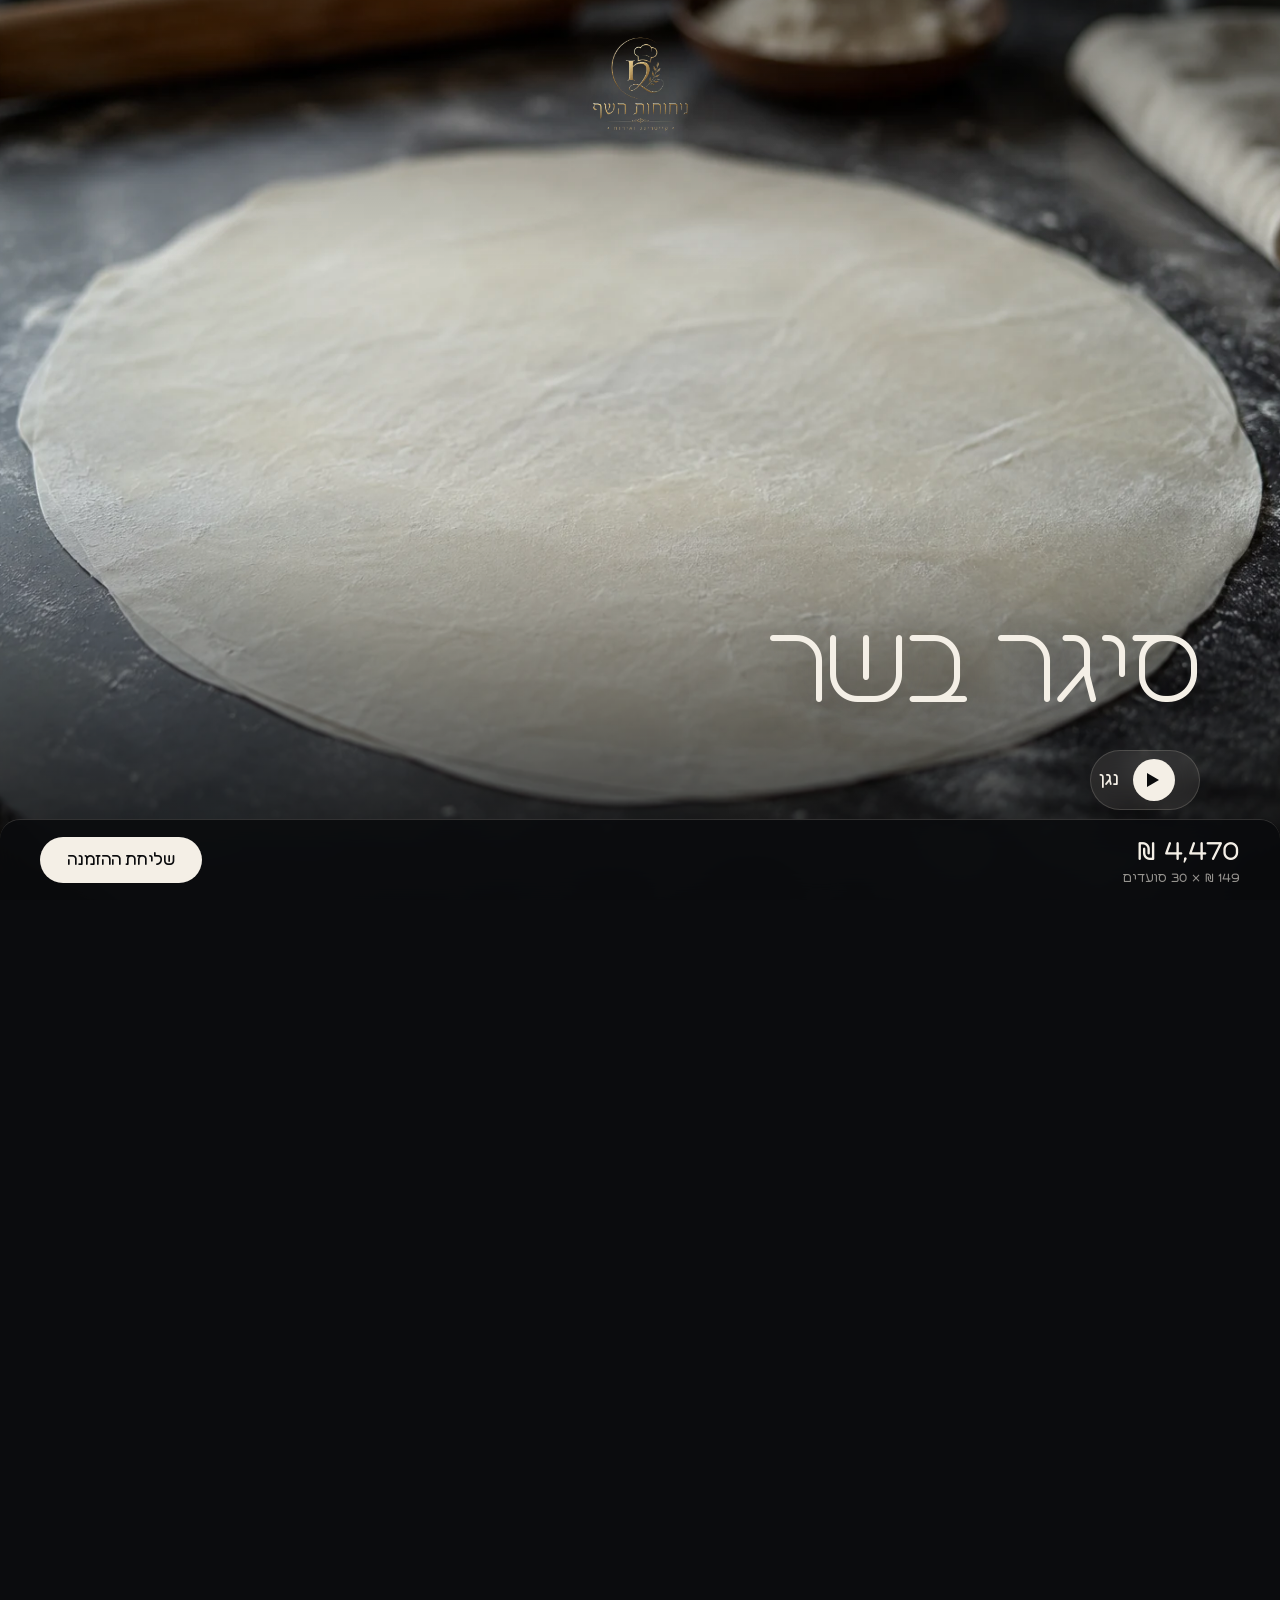
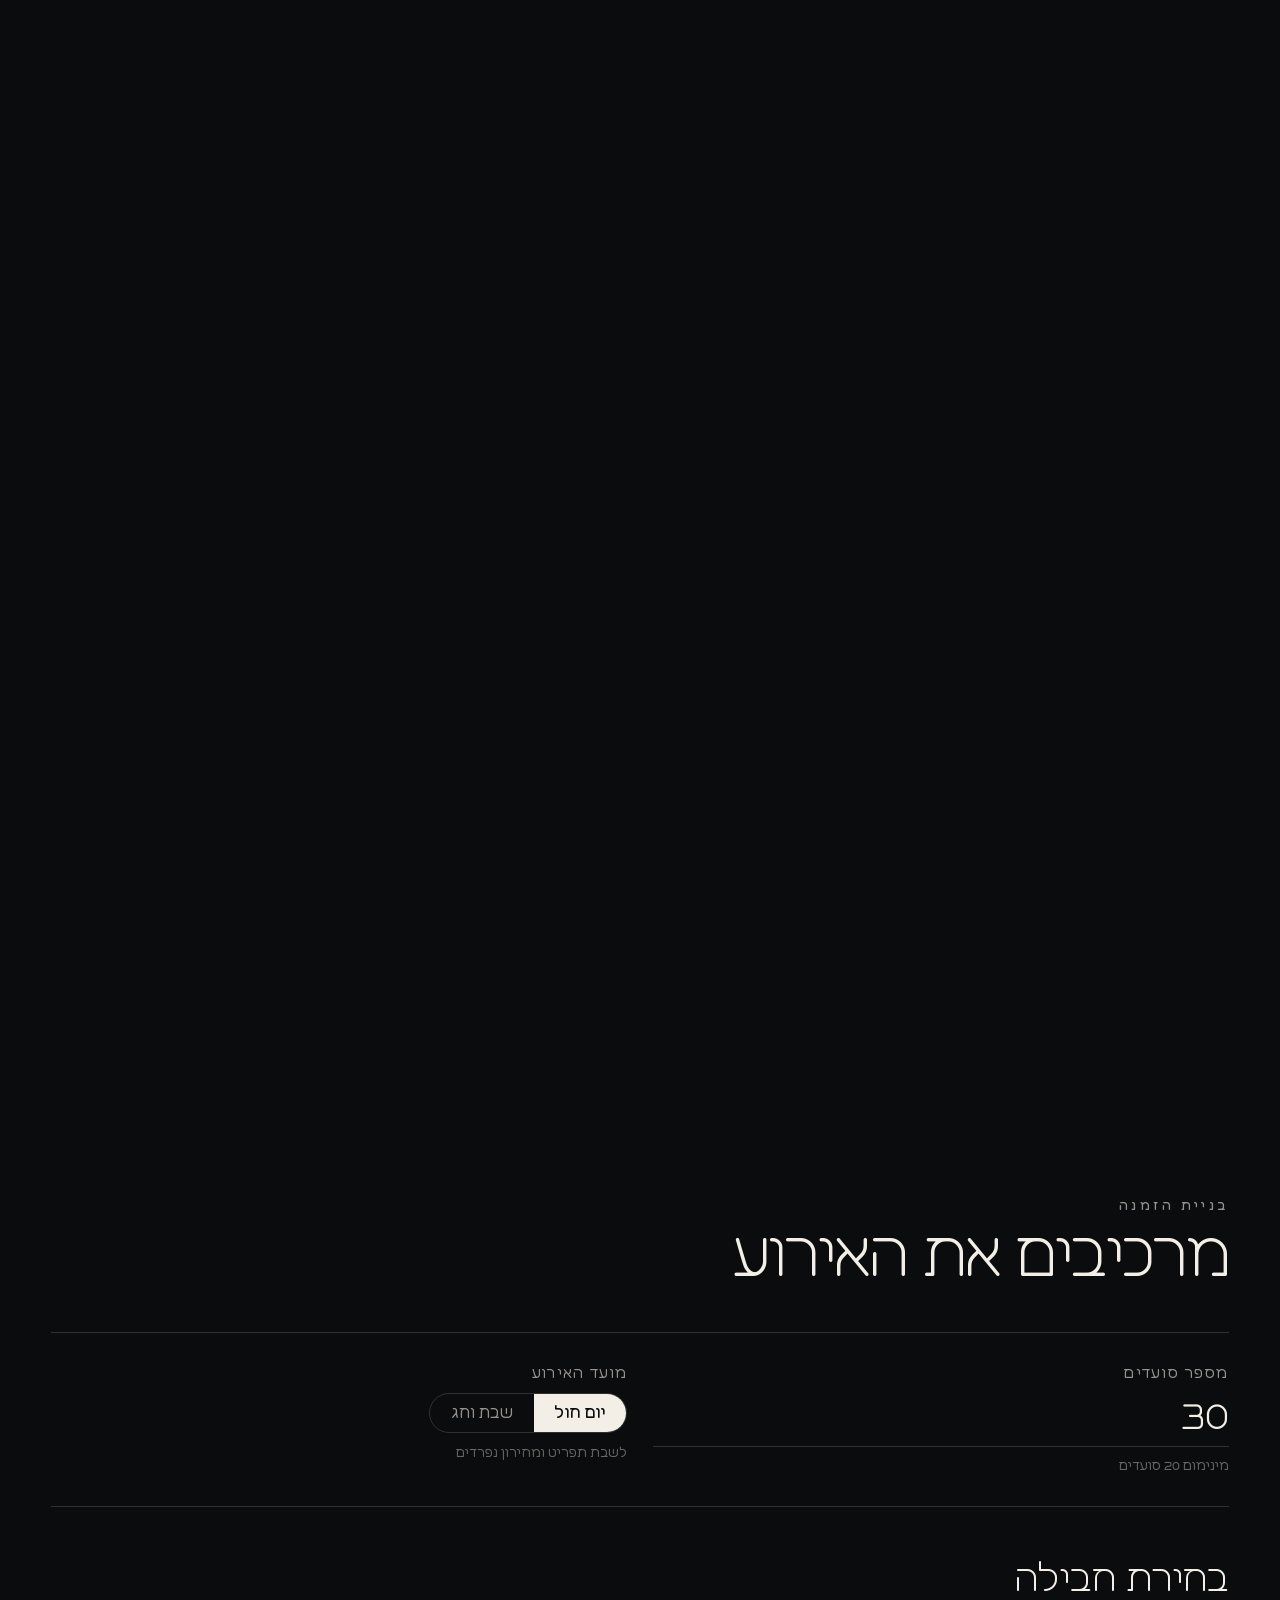
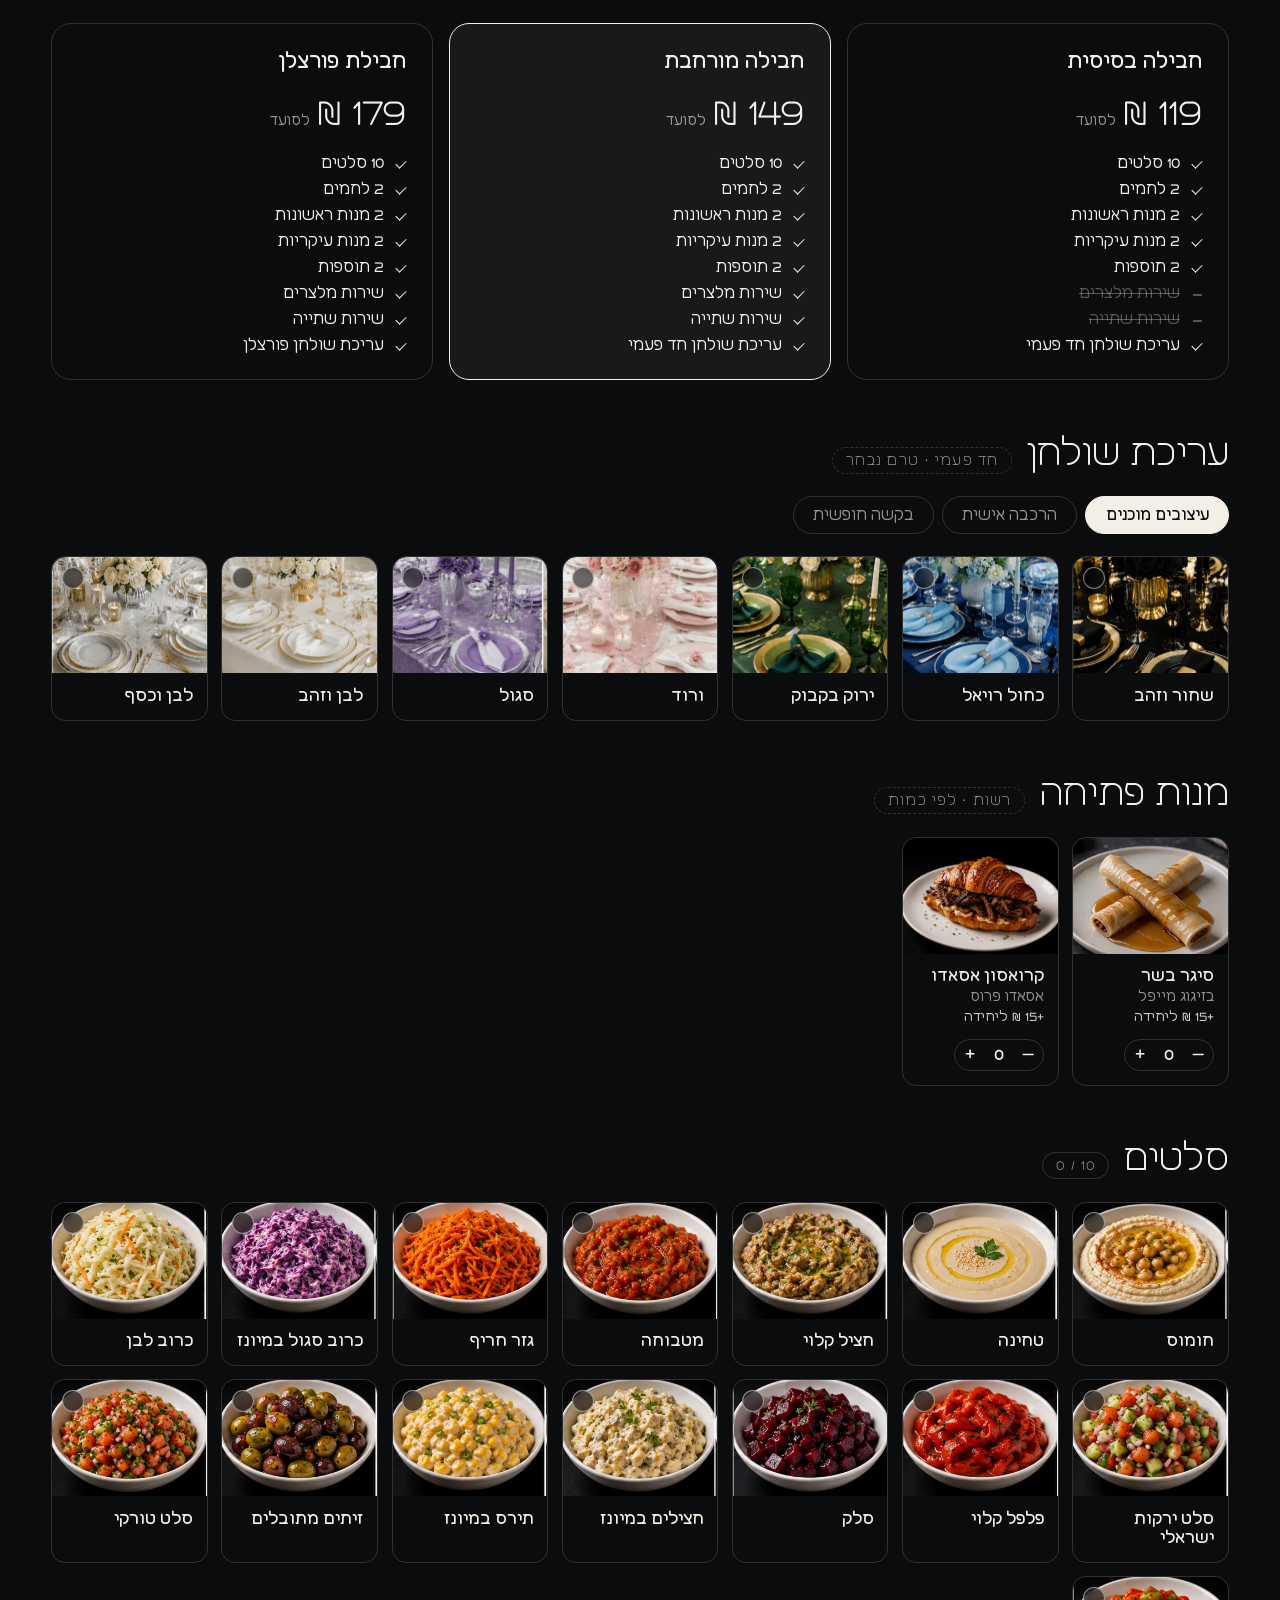
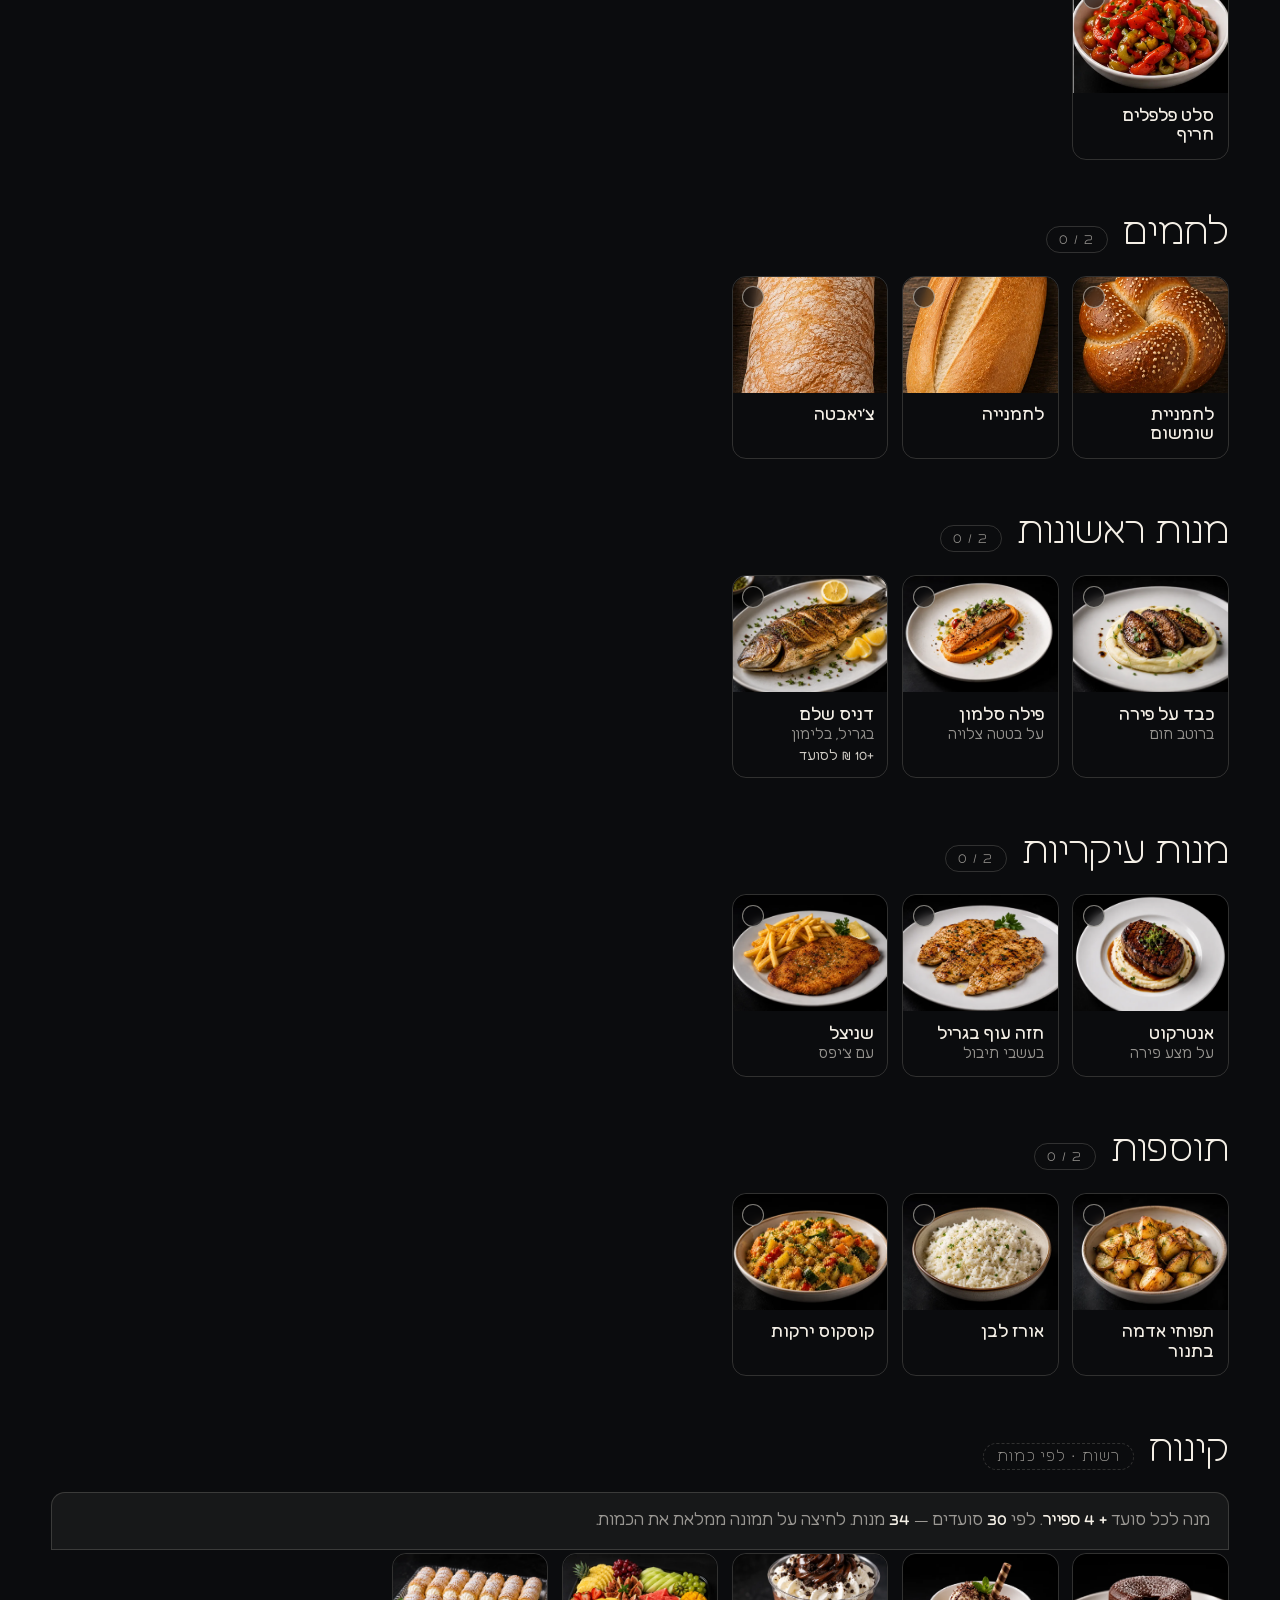
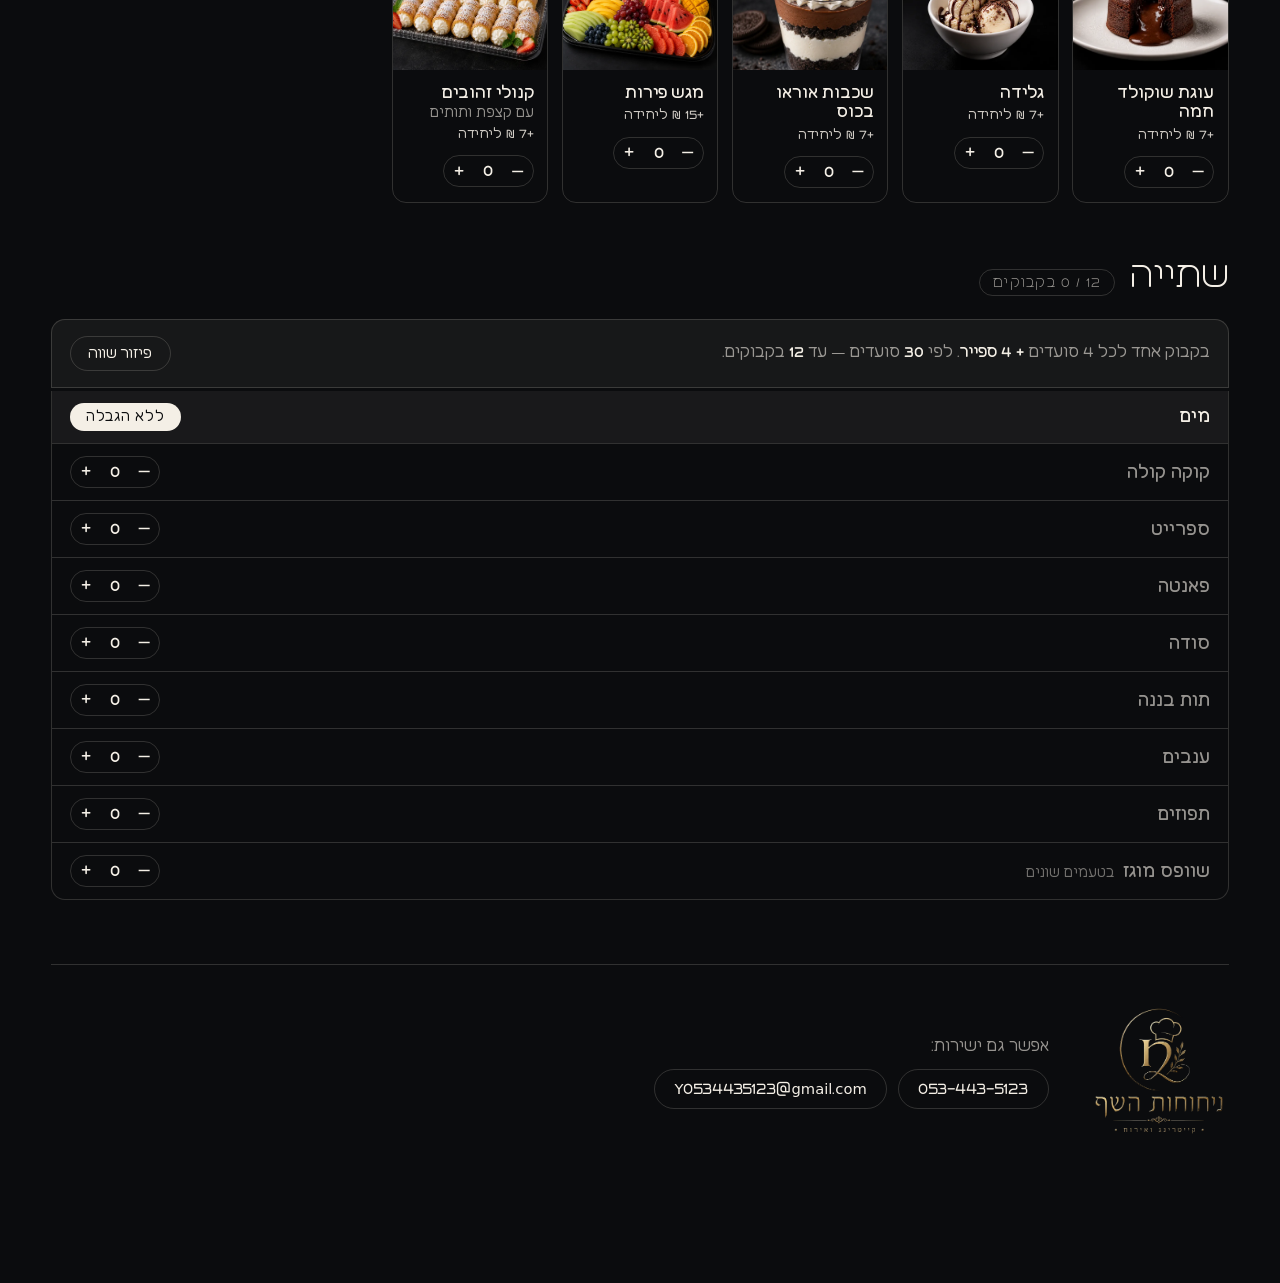
==== site/lovable-preview.html @ 427c848c "וידאו לגרסת Lovable + תמיכה ב-Range בשרת הסרטון בקידוד עם keyframes צפופים, לגלילה חלקה על ציר הזמן." ====
<!doctype html>
<html lang="he" dir="rtl">
<head>
<meta charset="utf-8">
<meta name="viewport" content="width=device-width, initial-scale=1, viewport-fit=cover">
<title>ניחוחות השף · קייטרינג ואירוח</title>
<link rel="stylesheet" href="style.css?v=34">
<link rel="preload" as="image" href="video/poster.webp">
</head>
<body>

<main id="app"></main>

<section class="order wrap" id="order"></section>

<script src="hero-video.js?v=1"></script>
<script src="menu.js?v=34"></script>
<script src="order.js?v=34"></script>
</body>
</html>
---- site/style.css ----
/* ===== FUP Lachish ===== */
@font-face{font-family:"Lachish";src:url("fonts/Lachish-Light.ttf") format("truetype");font-weight:300;font-display:swap}
@font-face{font-family:"Lachish";src:url("fonts/Lachish-Regular.ttf") format("truetype");font-weight:400;font-display:swap}
@font-face{font-family:"Lachish";src:url("fonts/Lachish-Medium.ttf") format("truetype");font-weight:500;font-display:swap}
@font-face{font-family:"Lachish";src:url("fonts/Lachish-SemiBold.ttf") format("truetype");font-weight:600;font-display:swap}
@font-face{font-family:"Lachish";src:url("fonts/Lachish-Bold.ttf") format("truetype");font-weight:700;font-display:swap}
@font-face{font-family:"Lachish";src:url("fonts/Lachish-ExtraBold.ttf") format("truetype");font-weight:800;font-display:swap}

:root{
  --ink:#0b0c0e;
  --cream:#f4efe6;
  --dim:rgba(244,239,230,.6);
  --line:rgba(244,239,230,.16);
  --stage-h:300vh;
}

*{box-sizing:border-box;margin:0;padding:0}
html{scroll-behavior:smooth;-webkit-text-size-adjust:100%}
body{
  background:var(--ink);color:var(--cream);
  font-family:"Lachish",system-ui,sans-serif;font-weight:400;
  overflow-x:hidden;
}
img{display:block;max-width:100%}

/* ===== stage ===== */
.stage{position:relative;height:var(--stage-h)}
.sticky{position:sticky;top:0;height:100svh;overflow:hidden;background:#000}

.still,.film{position:absolute;inset:0;width:100%;height:100%;object-fit:cover}
.film{opacity:0;transition:opacity .8s ease}
.film.on{opacity:1}
.still{transition:opacity .9s ease,transform 1.3s cubic-bezier(.16,1,.3,1);transform:scale(1.03)}
.still.off{opacity:0;transform:scale(1.1)}

.shade{
  position:absolute;inset:0;pointer-events:none;
  background:linear-gradient(to bottom,rgba(0,0,0,.35) 0%,transparent 30%,transparent 55%,rgba(0,0,0,.75) 100%);
}

/* --- כותרת + כפתור --- */
.ui{
  position:absolute;z-index:3;
  inset-block-end:clamp(3rem,10vh,6rem);
  inset-inline-start:clamp(1.3rem,7vw,5rem);
  transition:opacity .6s ease,transform .8s cubic-bezier(.16,1,.3,1);
}
.ui.hide{opacity:0;transform:translateY(-20px);pointer-events:none}
.title{
  font-weight:300;font-size:clamp(2.6rem,8vw,6rem);line-height:1;letter-spacing:-.02em;
  text-shadow:0 3px 40px rgba(0,0,0,.5);
}

.play{
  margin-block-start:2rem;position:relative;
  display:inline-flex;align-items:center;gap:.9rem;
  padding:.5rem 1.5rem .5rem .5rem;
  background:rgba(244,239,230,.08);border:1px solid var(--line);border-radius:100px;
  color:var(--cream);font-family:inherit;font-weight:500;font-size:.95rem;
  cursor:pointer;backdrop-filter:blur(10px);
  transition:background .3s,border-color .3s,transform .3s;
}
.play:hover{background:rgba(244,239,230,.15);border-color:rgba(244,239,230,.4);transform:translateY(-2px)}
.play-ico{
  width:42px;height:42px;border-radius:50%;background:var(--cream);
  flex:none;display:grid;place-items:center;
}
.play-ico::before{
  content:"";width:0;height:0;margin-inline-end:-3px;
  border-inline-end:12px solid var(--ink);
  border-block-start:7px solid transparent;border-block-end:7px solid transparent;
}
.play.loading .play-ico::before{
  border:none;width:11px;height:11px;border-radius:2px;background:var(--ink);margin:0;
  animation:pulse .9s ease-in-out infinite;
}
@keyframes pulse{0%,100%{opacity:1;transform:scale(1)}50%{opacity:.4;transform:scale(.75)}}
.ring{position:absolute;inset-inline-start:.5rem;inset-block-start:.5rem;width:42px;height:42px;transform:rotate(-90deg)}
.ring circle{fill:none;stroke:var(--ink);stroke-width:3;stroke-linecap:round;stroke-dasharray:176;stroke-dashoffset:176;opacity:0;transition:stroke-dashoffset .15s linear,opacity .3s}
.play.loading .ring circle{opacity:.35}

/* --- מחוון 5 שלבים בזמן גלילה --- */
.hud{
  position:absolute;z-index:3;
  inset-block-end:clamp(2rem,7vh,4rem);inset-inline:clamp(1.3rem,7vw,5rem);
  display:flex;gap:.5rem;
  opacity:0;transition:opacity .4s ease;pointer-events:none;
}
.hud.on{opacity:1}
.hud i{
  flex:1;height:2px;position:relative;overflow:hidden;
  background:rgba(244,239,230,.2);
}
.hud i::after{
  content:"";position:absolute;inset:0;background:var(--cream);
  transform:scaleX(var(--f,0));transform-origin:right center;
}

/* --- חץ גלילה --- */
.cue{
  position:absolute;z-index:3;inset-block-end:1.5rem;inset-inline-end:clamp(1.3rem,7vw,5rem);
  width:21px;height:36px;border:1px solid rgba(244,239,230,.35);border-radius:12px;
  opacity:0;transition:opacity .5s ease;
}
.cue.on{opacity:1}
.cue::after{
  content:"";position:absolute;inset-block-start:7px;inset-inline-start:50%;margin-inline-start:-2px;
  width:4px;height:6px;border-radius:2px;background:var(--cream);
  animation:cue 1.6s ease-in-out infinite;
}
@keyframes cue{0%{opacity:0;transform:translateY(0)}30%{opacity:1}100%{opacity:0;transform:translateY(14px)}}

@media (max-width:760px){
  :root{--stage-h:260vh}
  .ui{inset-block-end:auto;inset-block-start:50%;transform:translateY(-45%)}
  .ui.hide{transform:translateY(-55%)}
}
@media (prefers-reduced-motion:reduce){
  html{scroll-behavior:auto}
  .cue::after{animation:none}
}

/* ============================================================
   הזמנה
   ============================================================ */
.wrap{width:min(1240px,92vw);margin-inline:auto}
.order{padding:clamp(4rem,11vh,7rem) 0 9rem}

.eyebrow{
  font-size:.72rem;letter-spacing:.3em;color:var(--dim);
  font-weight:500;margin-block-end:.9rem;
}
.sec-title{font-weight:300;font-size:clamp(2rem,5.5vw,3.4rem);line-height:1.08;letter-spacing:-.02em}
.sec-head{margin-block-end:2.8rem}

/* --- פרטי אירוע --- */
.setup{
  display:grid;grid-template-columns:repeat(auto-fit,minmax(230px,1fr));
  gap:1.6rem;padding-block:2rem;border-block:1px solid var(--line);
}
.field{display:flex;flex-direction:column;gap:.7rem}
.field>span{font-size:.82rem;letter-spacing:.1em;color:var(--dim)}
.field small{font-size:.72rem;color:rgba(244,239,230,.4)}
#guests{
  background:transparent;border:0;border-block-end:1px solid var(--line);
  color:var(--cream);font-family:inherit;font-weight:300;font-size:2.2rem;
  padding-block-end:.3rem;width:100%;font-variant-numeric:tabular-nums;
}
#guests:focus{outline:0;border-block-end-color:var(--cream)}

.seg{display:flex;border:1px solid var(--line);border-radius:100px;overflow:hidden;width:fit-content}
.seg button{
  background:transparent;border:0;color:var(--dim);cursor:pointer;
  font-family:inherit;font-size:.88rem;padding:.6rem 1.3rem;transition:all .25s;
}
.seg button.on{background:var(--cream);color:var(--ink);font-weight:500}
.seg button:focus-visible{outline:2px solid var(--cream);outline-offset:2px}

/* --- כותרת קבוצה --- */
.grp-title{
  display:flex;align-items:baseline;gap:.9rem;
  font-weight:300;font-size:clamp(1.4rem,3.4vw,2rem);
  margin-block:3.2rem 1.3rem;
}
.grp-title em{
  font-style:normal;font-size:.78rem;letter-spacing:.1em;color:var(--dim);
  border:1px solid var(--line);border-radius:100px;padding:.25rem .8rem;
  font-variant-numeric:tabular-nums;transition:all .3s;
}
.grp-title em.full{background:var(--cream);color:var(--ink);border-color:var(--cream)}
.grp-title em.opt{border-style:dashed}

.warn{
  border-inline-start:2px solid var(--cream);padding:.6rem 1rem;
  background:rgba(244,239,230,.05);font-size:.85rem;color:var(--dim);
}

/* --- חבילות --- */
.packs{display:grid;grid-template-columns:repeat(auto-fit,minmax(250px,1fr));gap:1rem}
.pack{
  text-align:start;background:transparent;color:var(--cream);cursor:pointer;
  border:1px solid var(--line);padding:1.6rem;font-family:inherit;
  display:flex;flex-direction:column;gap:1.1rem;transition:all .3s;
}
.pack:hover{border-color:rgba(244,239,230,.4)}
.pack.on{border-color:var(--cream);background:rgba(244,239,230,.06)}
.pack:focus-visible{outline:2px solid var(--cream);outline-offset:2px}
.pack-n{font-size:1.15rem;font-weight:500}
.pack-p{display:flex;align-items:baseline;gap:.45rem}
.pack-p b{font-weight:300;font-size:2.1rem;font-variant-numeric:tabular-nums}
.pack-p i{font-style:normal;font-size:.78rem;color:var(--dim)}
.pack-l{list-style:none;display:flex;flex-direction:column;gap:.5rem;font-size:.86rem}
.pack-l li{padding-inline-start:1.4rem;position:relative;color:var(--cream)}
.pack-l li::before{
  content:"";position:absolute;inset-inline-start:0;inset-block-start:.42em;
  width:9px;height:9px;
}
.pack-l li.yes::before{
  border-left:1.5px solid var(--cream);border-bottom:1.5px solid var(--cream);
  transform:rotate(-45deg);height:5px;
}
.pack-l li.no{color:rgba(244,239,230,.32);text-decoration:line-through}
.pack-l li.no::before{
  background:rgba(244,239,230,.32);height:1.5px;inset-block-start:.75em;
}

/* --- פריטים --- */
.items{
  display:grid;grid-template-columns:repeat(auto-fill,minmax(150px,1fr));
  gap:.85rem;
}
.item{
  position:relative;background:transparent;border:1px solid var(--line);
  padding:0 0 .85rem;cursor:pointer;font-family:inherit;color:var(--cream);
  text-align:start;display:flex;flex-direction:column;gap:.15rem;
  transition:border-color .3s,background .3s;
}
.item:hover{border-color:rgba(244,239,230,.4)}
.item.on{border-color:var(--cream);background:rgba(244,239,230,.07)}
.item:focus-visible{outline:2px solid var(--cream);outline-offset:2px}
.item-img{display:block;aspect-ratio:4/3;overflow:hidden;background:#000;margin-block-end:.7rem}
.item-img img{width:100%;height:100%;object-fit:cover;transition:transform .8s cubic-bezier(.16,1,.3,1)}
.item:hover .item-img img{transform:scale(1.06)}
.item-t{font-size:.92rem;font-weight:500;padding-inline:.85rem;line-height:1.3}
.item-n{font-size:.76rem;color:var(--dim);padding-inline:.85rem}
.item-tick{
  position:absolute;inset-block-start:.6rem;inset-inline-end:.6rem;
  width:22px;height:22px;border-radius:50%;
  border:1px solid rgba(244,239,230,.5);background:rgba(11,12,14,.55);
  backdrop-filter:blur(4px);transition:all .25s;
}
.item.on .item-tick{background:var(--cream);border-color:var(--cream)}
.item.on .item-tick::after{
  content:"";position:absolute;inset-block-start:6px;inset-inline-start:6px;
  width:9px;height:5px;transform:rotate(-45deg);
  /* פיזי בכוונה — סימן וי הוא אייקון ואסור לו להשתקף ב-RTL */
  border-left:1.5px solid var(--ink);border-bottom:1.5px solid var(--ink);
}

/* --- סיכום דביק --- */
.summary{
  position:fixed;inset-block-end:0;inset-inline:0;z-index:40;
  display:flex;align-items:center;justify-content:space-between;gap:1rem;
  padding:.85rem clamp(1rem,4vw,2.5rem);
  background:rgba(11,12,14,.9);backdrop-filter:blur(16px);
  border-block-start:1px solid var(--line);
}
.sum-l{display:flex;flex-direction:column;gap:.15rem;min-width:0}
.sum-l b{font-weight:400;font-size:clamp(1.15rem,3vw,1.6rem);font-variant-numeric:tabular-nums}
.sum-l span{font-size:.75rem;color:var(--dim);white-space:nowrap;overflow:hidden;text-overflow:ellipsis}
.sum-btn{
  flex:none;background:var(--cream);color:var(--ink);border:0;border-radius:100px;
  padding:.85rem 1.7rem;font-family:inherit;font-weight:500;font-size:.9rem;cursor:pointer;
  transition:opacity .25s,background .25s;
}
.sum-btn:hover{opacity:.85}
.sum-btn:focus-visible{outline:2px solid var(--cream);outline-offset:3px}
.sum-btn.err{background:transparent;color:var(--cream);box-shadow:inset 0 0 0 1px var(--line);font-size:.8rem}

@media (max-width:600px){
  .items{grid-template-columns:repeat(auto-fill,minmax(128px,1fr));gap:.6rem}
  .item-t{font-size:.85rem}
}

/* תוספת מחיר על פריט */
.item-x{
  font-size:.74rem;padding-inline:.85rem;margin-block-start:.15rem;
  color:var(--cream);opacity:.85;font-variant-numeric:tabular-nums;
}
.item.on .item-x{opacity:1}

/* --- כרטיס עם בחירת כמות --- */
.item-q{cursor:default}
.item-hit{display:contents;cursor:pointer}
.item-q .item-img{cursor:pointer}
.qty{
  display:flex;align-items:center;gap:.2rem;
  margin:.7rem .85rem 0;
  border:1px solid var(--line);border-radius:100px;
  width:fit-content;
}
.qty-b{
  width:30px;height:30px;flex:none;
  background:transparent;border:0;border-radius:50%;
  color:var(--cream);font-family:inherit;font-size:1.1rem;line-height:1;
  cursor:pointer;transition:background .2s;
}
.qty-b:hover{background:rgba(244,239,230,.14)}
.qty-b:focus-visible{outline:2px solid var(--cream);outline-offset:1px}
.qty-n{
  min-width:2.2ch;text-align:center;font-weight:500;font-size:.92rem;
  font-variant-numeric:tabular-nums;
}
.item-q.on .qty{border-color:var(--cream)}

/* --- עריכת שולחן --- */
.tset-tabs{display:flex;flex-wrap:wrap;gap:.5rem;margin-block-end:1.4rem}
.tset-tabs button{
  background:transparent;border:1px solid var(--line);border-radius:100px;
  color:var(--dim);font-family:inherit;font-size:.86rem;
  padding:.55rem 1.2rem;cursor:pointer;transition:all .25s;
}
.tset-tabs button:hover{border-color:rgba(244,239,230,.4);color:var(--cream)}
.tset-tabs button.on{background:var(--cream);border-color:var(--cream);color:var(--ink);font-weight:500}
.tset-tabs button:focus-visible{outline:2px solid var(--cream);outline-offset:2px}

.tset-panel{display:none}
.tset-panel.show{display:grid}

.swatches{
  grid-template-columns:repeat(auto-fill,minmax(96px,1fr));gap:.7rem;
}
.sw{
  display:flex;flex-direction:column;align-items:center;gap:.5rem;
  background:transparent;border:1px solid var(--line);
  padding:.9rem .4rem;cursor:pointer;font-family:inherit;color:var(--cream);
  transition:border-color .25s,background .25s;
}
.sw:hover{border-color:rgba(244,239,230,.45)}
.sw.on{border-color:var(--cream);background:rgba(244,239,230,.07)}
.sw:focus-visible{outline:2px solid var(--cream);outline-offset:2px}
.sw-dot{
  width:34px;height:34px;border-radius:50%;
  box-shadow:inset 0 0 0 1px rgba(11,12,14,.35);
  transition:transform .25s;
}
.sw.on .sw-dot{transform:scale(1.12);box-shadow:inset 0 0 0 1px rgba(11,12,14,.35),0 0 0 2px var(--cream)}
.sw-n{font-size:.78rem}

.open-f{display:flex;flex-direction:column;gap:.7rem}
.open-f>span{font-size:.82rem;letter-spacing:.06em;color:var(--dim)}
#tableText{
  background:transparent;border:1px solid var(--line);
  color:var(--cream);font-family:inherit;font-size:.95rem;line-height:1.6;
  padding:.9rem 1rem;resize:vertical;width:100%;
}
#tableText:focus{outline:0;border-color:var(--cream)}
#tableText::placeholder{color:rgba(244,239,230,.35)}

/* --- כותרת סעודה (שבת) --- */
.meal-title{
  font-weight:300;font-size:clamp(1.7rem,4.5vw,2.6rem);letter-spacing:-.01em;
  margin-block:4rem 0;padding-block-end:.9rem;
  border-block-end:1px solid var(--line);
}
.meal-title+.grp-title{margin-block-start:1.8rem}

/* --- פריט בלי תמונה --- */
.item-noimg{
  display:grid;place-items:center;aspect-ratio:4/3;
  background:repeating-linear-gradient(135deg,rgba(244,239,230,.045) 0 8px,transparent 8px 16px);
  border-block-end:1px solid var(--line);
}
.item-noimg i{font-style:normal;font-size:.86rem;color:var(--dim);text-align:center;padding:.5rem}

/* --- תוספות תוכנית --- */
.addons{display:grid;grid-template-columns:repeat(auto-fit,minmax(220px,1fr));gap:.8rem}
.addon{
  position:relative;text-align:start;cursor:pointer;font-family:inherit;color:var(--cream);
  background:transparent;border:1px solid var(--line);padding:1.1rem 1.2rem;
  display:flex;flex-direction:column;gap:.3rem;transition:all .3s;
}
.addon:hover{border-color:rgba(244,239,230,.4)}
.addon.on{border-color:var(--cream);background:rgba(244,239,230,.07)}
.addon:focus-visible{outline:2px solid var(--cream);outline-offset:2px}
.addon-n{font-size:1rem;font-weight:500}
.addon-p{font-size:.8rem;color:var(--dim);font-variant-numeric:tabular-nums}
.addon .item-tick{inset-block-start:50%;margin-block-start:-11px}

/* --- הסתרת מקטע עריכת שולחן --- */
.tset.hide{display:none}

/* --- משפט המותג על הסרטון --- */
.tagline{
  position:absolute;z-index:4;inset-inline:0;
  inset-block-start:50%;transform:translateY(-56%);
  display:flex;flex-direction:column;gap:.22em;
  text-align:center;pointer-events:none;
  font-weight:300;line-height:1.12;letter-spacing:-.015em;
  font-size:clamp(2.1rem,6vw,4.6rem);
  text-shadow:0 2px 18px rgba(0,0,0,.85),0 4px 60px rgba(0,0,0,.6);
}
/* צעיף רך מאחורי הטקסט — הפריימים בהירים והקרם נבלע בהם */
.tagline::before{
  content:"";position:absolute;z-index:-1;inset:-45% -12%;
  background:radial-gradient(52% 46% at 50% 50%,rgba(11,12,14,.72) 0%,rgba(11,12,14,.45) 45%,transparent 72%);
  opacity:0;transition:opacity 1.4s ease;
}
.tagline.on::before{opacity:1}
.tagline span{
  opacity:0;transform:translateY(20px);
  transition:opacity 1.5s cubic-bezier(.22,1,.36,1),transform 1.7s cubic-bezier(.22,1,.36,1);
}
.tagline span:last-child{transition-delay:.4s}
.tagline.on span{opacity:1;transform:translateY(0)}
.tagline.on span:last-child{opacity:.8}

@media (prefers-reduced-motion:reduce){
  .tagline span{transition-duration:.01ms;transform:none}
}

/* --- שתייה: שורות לאורך --- */
.brow-head{
  display:flex;flex-wrap:wrap;align-items:center;justify-content:space-between;gap:1rem;
  padding:1rem 1.1rem;margin-block-end:.2rem;
  background:rgba(244,239,230,.05);border:1px solid var(--line);
}
.brow-head p{font-size:.88rem;color:var(--dim);line-height:1.6;margin:0}
.brow-head b{color:var(--cream);font-weight:500;font-variant-numeric:tabular-nums}
.spread{
  flex:none;background:transparent;border:1px solid var(--line);border-radius:100px;
  color:var(--cream);font-family:inherit;font-size:.82rem;
  padding:.5rem 1.1rem;cursor:pointer;transition:all .25s;
}
.spread:hover{background:var(--cream);border-color:var(--cream);color:var(--ink)}
.spread:focus-visible{outline:2px solid var(--cream);outline-offset:2px}

.brows{display:flex;flex-direction:column;border:1px solid var(--line);border-block-start:0}
.brow{
  display:flex;align-items:center;justify-content:space-between;gap:1rem;
  padding:.75rem 1.1rem;
  border-block-start:1px solid var(--line);
  transition:background .25s;
}
.brow:first-child{border-block-start:0}
.brow.on{background:rgba(244,239,230,.06)}
.brow-l{display:flex;align-items:baseline;gap:.6rem;min-width:0}
.brow-l b{font-weight:500;font-size:.98rem;color:var(--dim);transition:color .25s}
.brow.on .brow-l b{color:var(--cream)}
.brow-l i{font-style:normal;font-size:.76rem;color:rgba(244,239,230,.45)}
.brow .qty{margin:0;flex:none}

.grp.hide{display:none}

/* --- שורת "ללא הגבלה" --- */
.brow-free{background:rgba(244,239,230,.05)}
.brow-un{
  flex:none;font-size:.78rem;letter-spacing:.06em;color:var(--ink);
  background:var(--cream);border-radius:100px;padding:.35rem 1rem;
}

/* מספרים ביחס "נבחר / מתוך" — מבודדים ל-LTR כדי שלא יתהפכו ב-RTL */
.frac{
  direction:ltr;unicode-bidi:isolate;
  display:inline-block;font-variant-numeric:tabular-nums;
}

/* ============================================================
   פינות מעוגלות — סקאלה אחידה ורכה
   ============================================================ */
:root{
  --r-lg:20px;   /* מכלים גדולים: חבילות, פאנלים */
  --r:14px;      /* כרטיסים */
  --r-sm:10px;   /* אלמנטים קטנים */
}

/* כרטיסי פריט — התמונה נחתכת לפי הפינה של הכרטיס */
.item{border-radius:var(--r);overflow:hidden}
.item-img{border-start-start-radius:var(--r);border-start-end-radius:var(--r)}

/* חבילות */
.pack{border-radius:var(--r-lg)}

/* תוספות */
.addon{border-radius:var(--r)}

/* עריכת שולחן */
.sw{border-radius:var(--r)}
#tableText{border-radius:var(--r)}

/* שתייה — הכותרת והרשימה מרכיבות מלבן אחד מעוגל */
.brow-head{
  border-start-start-radius:var(--r);
  border-start-end-radius:var(--r);
}
.brows{
  border-end-start-radius:var(--r);
  border-end-end-radius:var(--r);
  overflow:hidden;
}

/* הודעות */
.warn{border-radius:var(--r-sm)}

/* פס הסיכום — מתרומם מהתחתית */
.summary{
  border-start-start-radius:var(--r-lg);
  border-start-end-radius:var(--r-lg);
}

/* מחוון הגלילה על הסרטון */
.hud i,.hud i::after{border-radius:2px}

/* --- כפתור הגדלה על התמונה --- */
.item-img{position:relative}
.zoom{
  position:absolute;inset-block-start:.55rem;inset-inline-start:.55rem;
  width:30px;height:30px;border-radius:50%;
  display:grid;place-items:center;cursor:pointer;
  background:rgba(11,12,14,.55);backdrop-filter:blur(6px);
  border:1px solid rgba(244,239,230,.28);
  opacity:0;transform:scale(.85);
  transition:opacity .25s ease,transform .25s ease,background .25s;
}
.item:hover .zoom,.zoom:focus-visible{opacity:1;transform:scale(1)}
.zoom:hover{background:var(--cream)}
.zoom:focus-visible{outline:2px solid var(--cream);outline-offset:2px}
.zoom svg{width:15px;height:15px;fill:none;stroke:var(--cream);stroke-width:1.9;stroke-linecap:round}
.zoom:hover svg{stroke:var(--ink)}
/* במגע אין hover — הכפתור תמיד גלוי */
@media (hover:none){.zoom{opacity:1;transform:scale(1)}}

/* --- תצוגה מוגדלת --- */
.lb{
  position:fixed;inset:0;z-index:80;
  display:grid;place-items:center;padding:clamp(1rem,5vw,3rem);
  background:rgba(6,7,8,.9);backdrop-filter:blur(18px);
  opacity:0;visibility:hidden;transition:opacity .35s ease,visibility .35s;
}
.lb.on{opacity:1;visibility:visible}
.lb-fig{
  max-width:min(1100px,92vw);
  display:flex;flex-direction:column;gap:1rem;align-items:center;
  transform:scale(.96);transition:transform .45s cubic-bezier(.16,1,.3,1);
}
.lb.on .lb-fig{transform:scale(1)}
.lb-fig img{
  max-width:100%;max-height:78vh;width:auto;
  border-radius:var(--r);
  box-shadow:0 30px 90px rgba(0,0,0,.6);
}
.lb-fig figcaption{
  font-size:clamp(1rem,2.4vw,1.4rem);font-weight:500;color:var(--cream);text-align:center;
}
.lb-x{
  position:absolute;inset-block-start:clamp(.8rem,3vw,1.6rem);
  inset-inline-end:clamp(.8rem,3vw,1.6rem);
  width:44px;height:44px;border-radius:50%;
  background:rgba(244,239,230,.1);border:1px solid var(--line);
  color:var(--cream);font-family:inherit;font-size:1.1rem;cursor:pointer;
  transition:background .25s,border-color .25s;
}
.lb-x:hover{background:var(--cream);color:var(--ink);border-color:var(--cream)}
.lb-x:focus-visible{outline:2px solid var(--cream);outline-offset:3px}

@media (prefers-reduced-motion:reduce){
  .lb,.lb-fig,.zoom{transition-duration:.01ms}
}

/* --- לוגו על הסרטון --- */
.brand-logo{
  position:absolute;z-index:5;
  inset-block-start:clamp(1.4rem,4vh,2.6rem);
  /* מרכוז פיזי — עובד זהה ב-RTL וב-LTR */
  left:50%;transform:translateX(-50%);
  height:clamp(74px,11vh,110px);width:auto;
  filter:drop-shadow(0 2px 14px rgba(0,0,0,.75));
  pointer-events:none;
}

/* --- יצירת קשר --- */
.contact{
  margin-block-start:4rem;padding-block-start:2.6rem;
  border-block-start:1px solid var(--line);
  display:flex;flex-wrap:wrap;align-items:center;gap:1.6rem 2.4rem;
}
.contact-logo{height:clamp(88px,12vw,132px);width:auto;flex:none}
.contact-side{display:flex;flex-direction:column;gap:.9rem}
.contact p{font-size:.86rem;color:var(--dim);margin:0}
.contact-row{display:flex;flex-wrap:wrap;gap:.7rem}
.contact-a{
  color:var(--cream);text-decoration:none;font-size:.92rem;
  border:1px solid var(--line);border-radius:100px;
  padding:.55rem 1.2rem;transition:all .25s;
  direction:ltr;unicode-bidi:isolate;
}
.contact-a:hover{background:var(--cream);color:var(--ink);border-color:var(--cream)}
.contact-a:focus-visible{outline:2px solid var(--cream);outline-offset:2px}
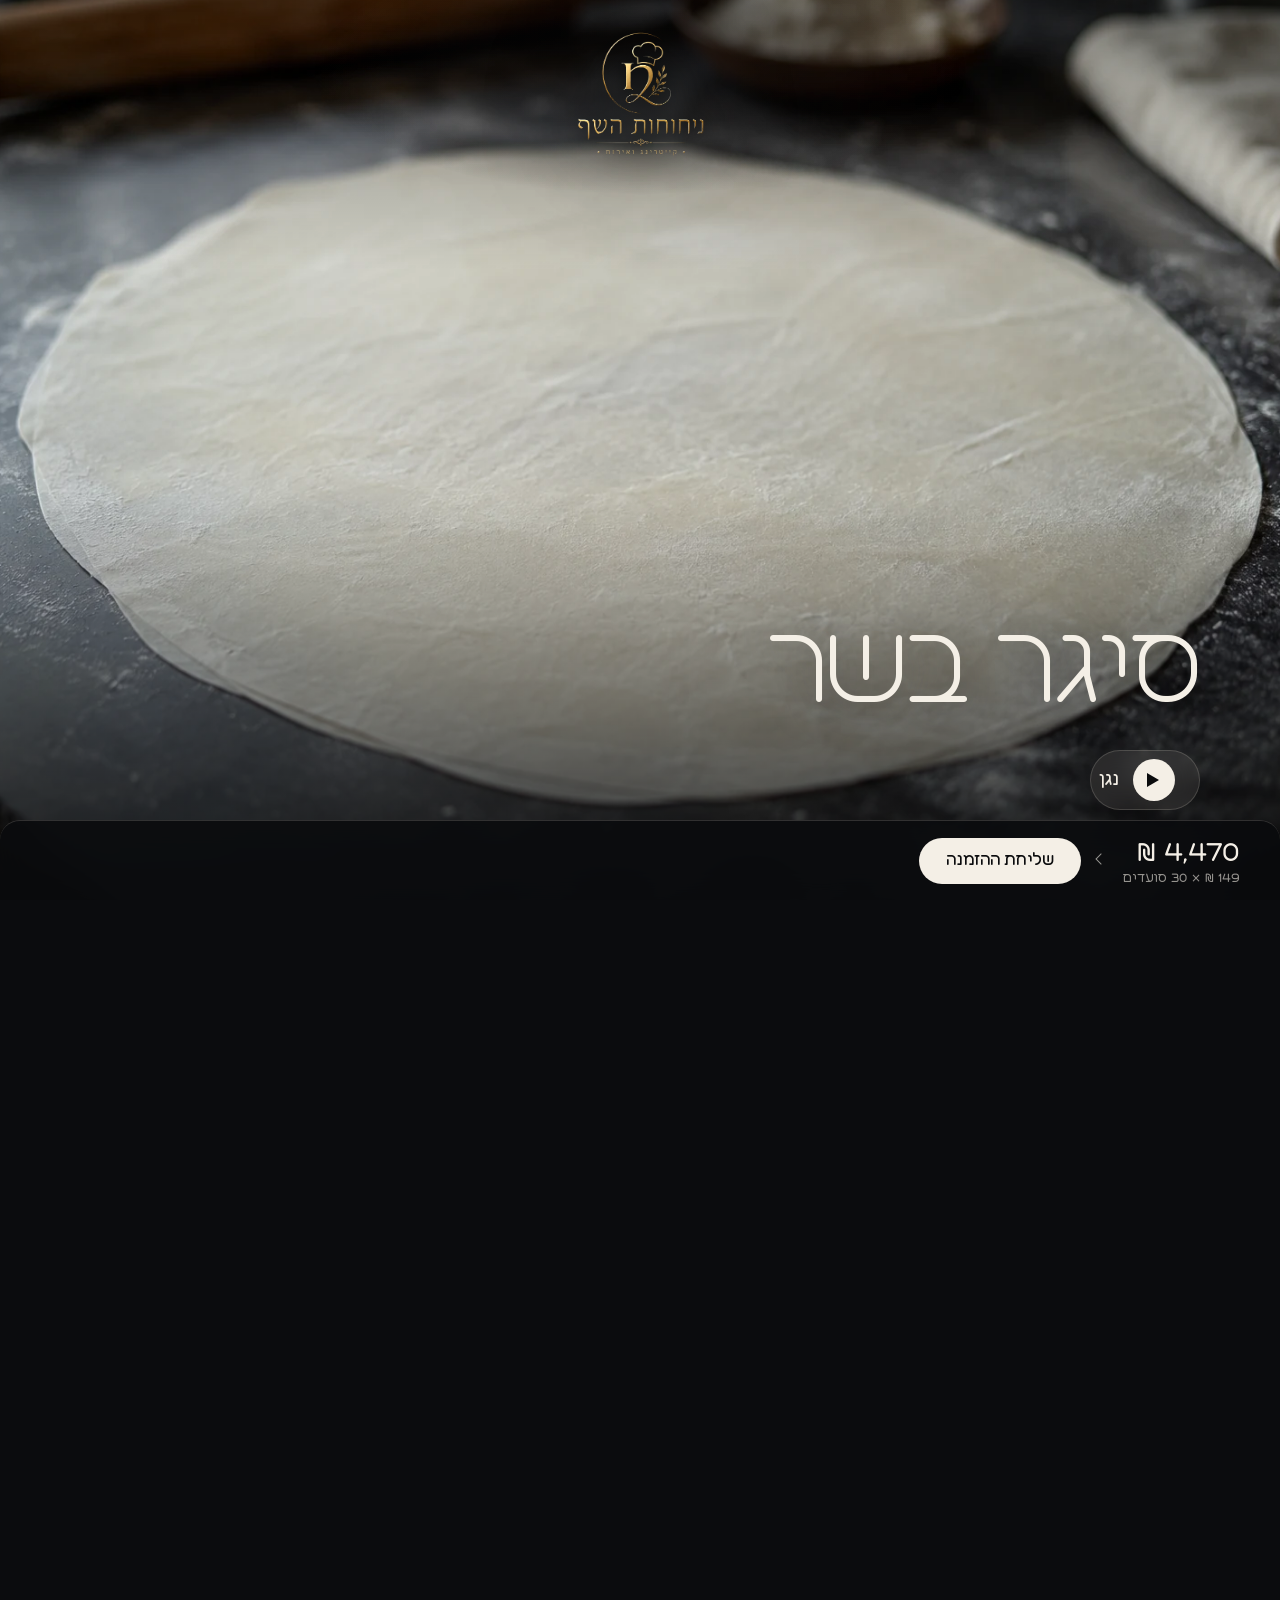
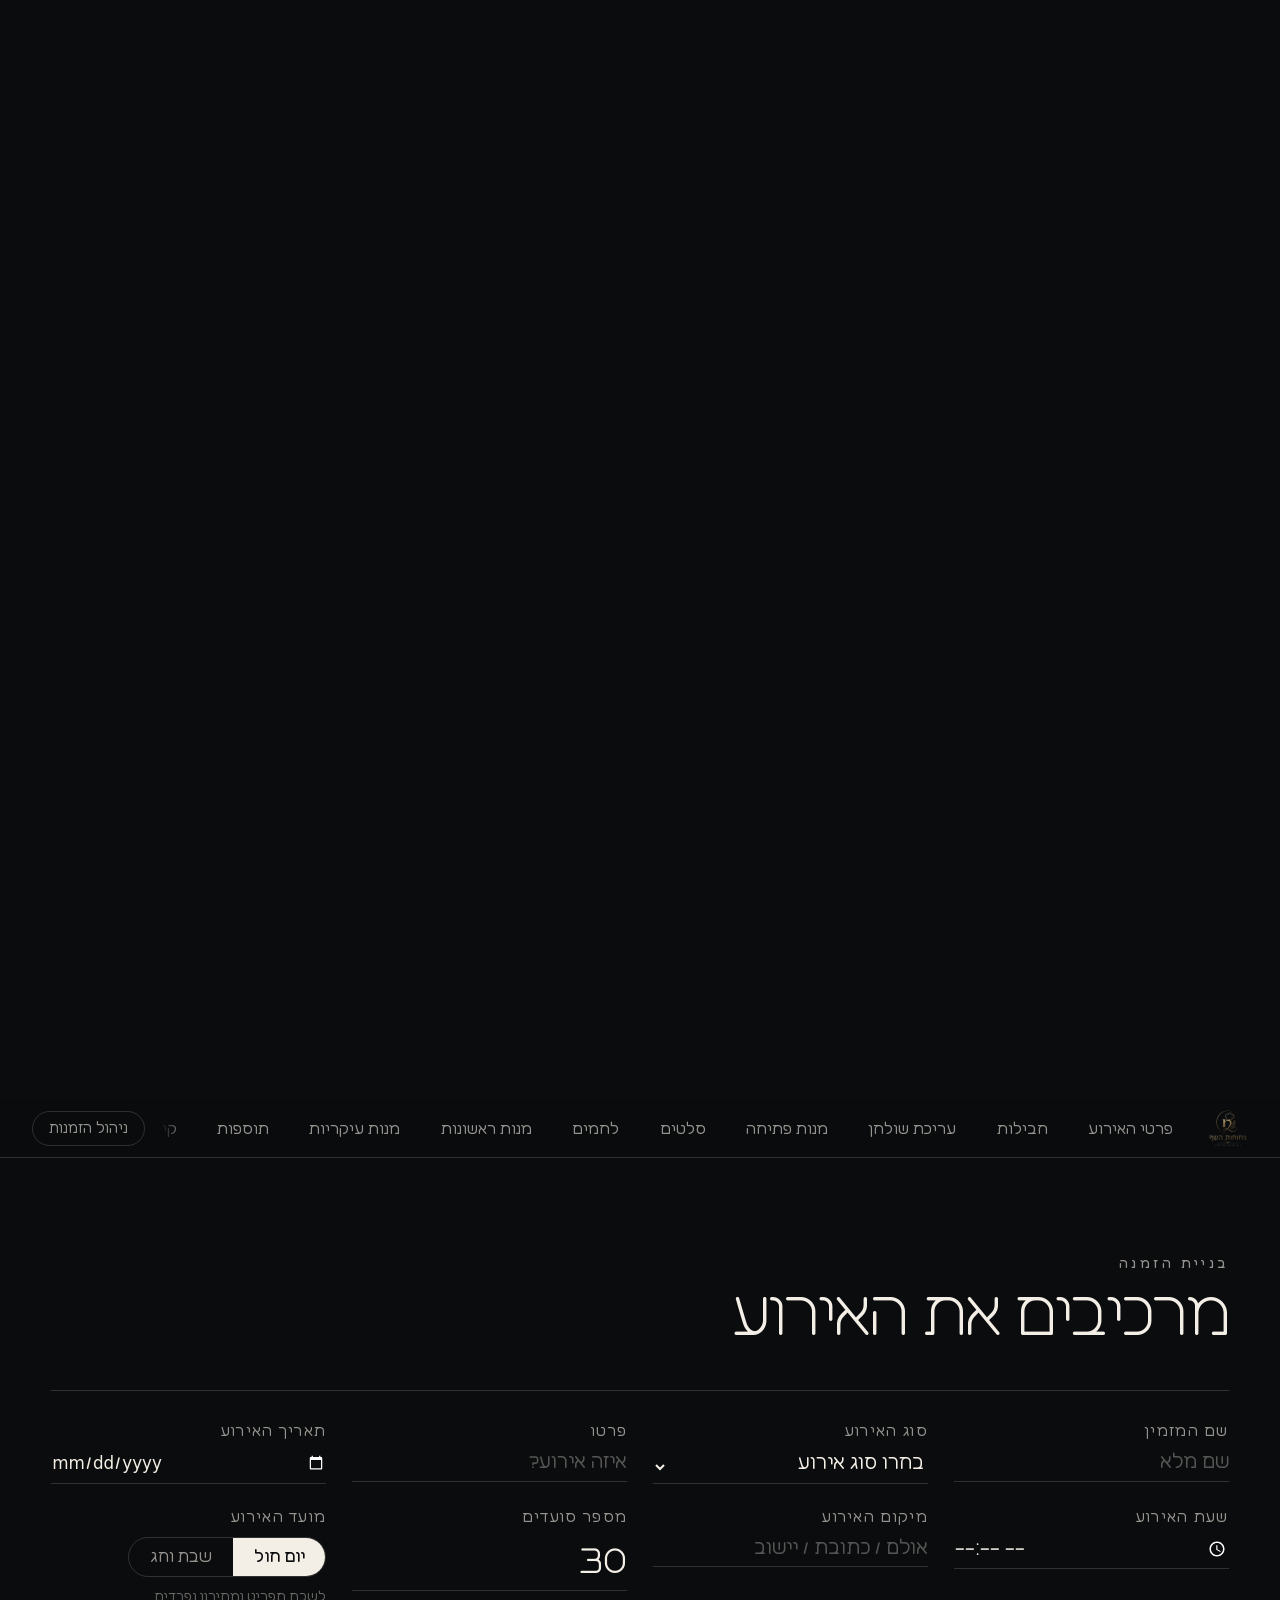
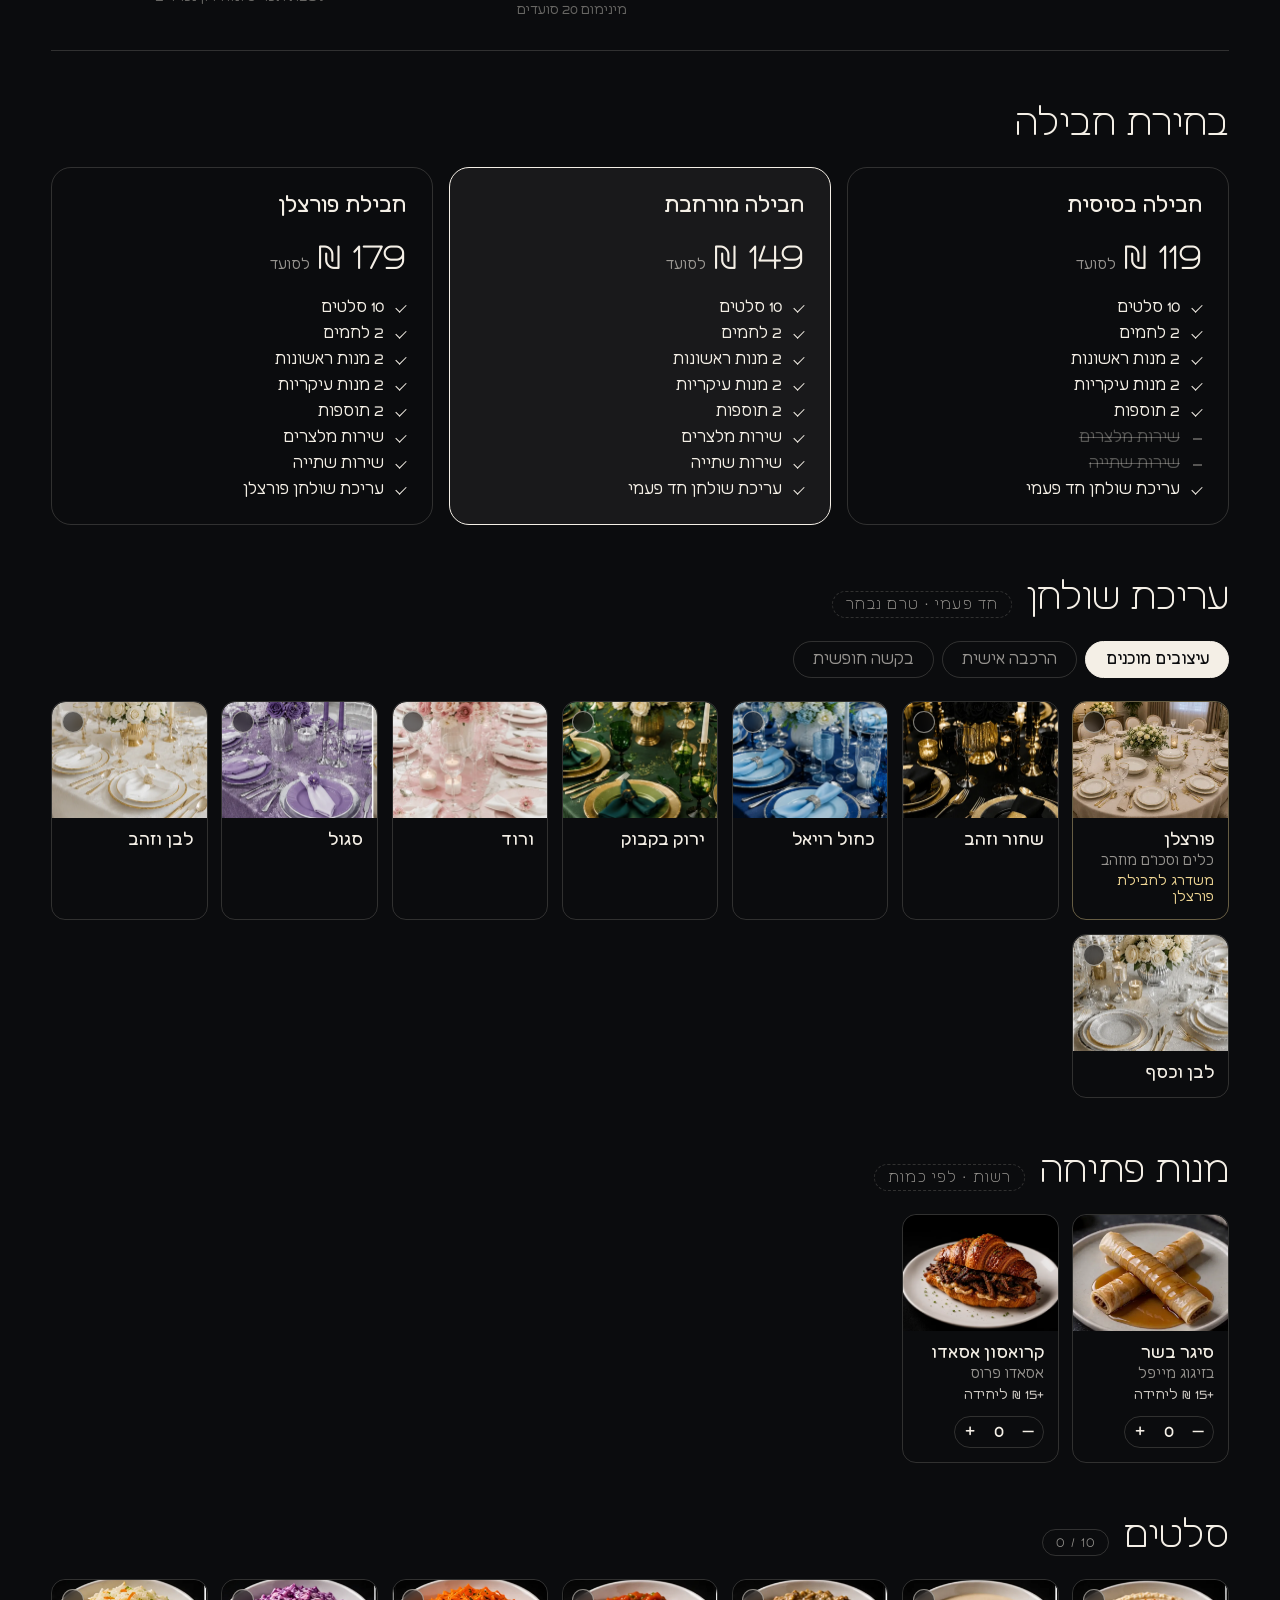
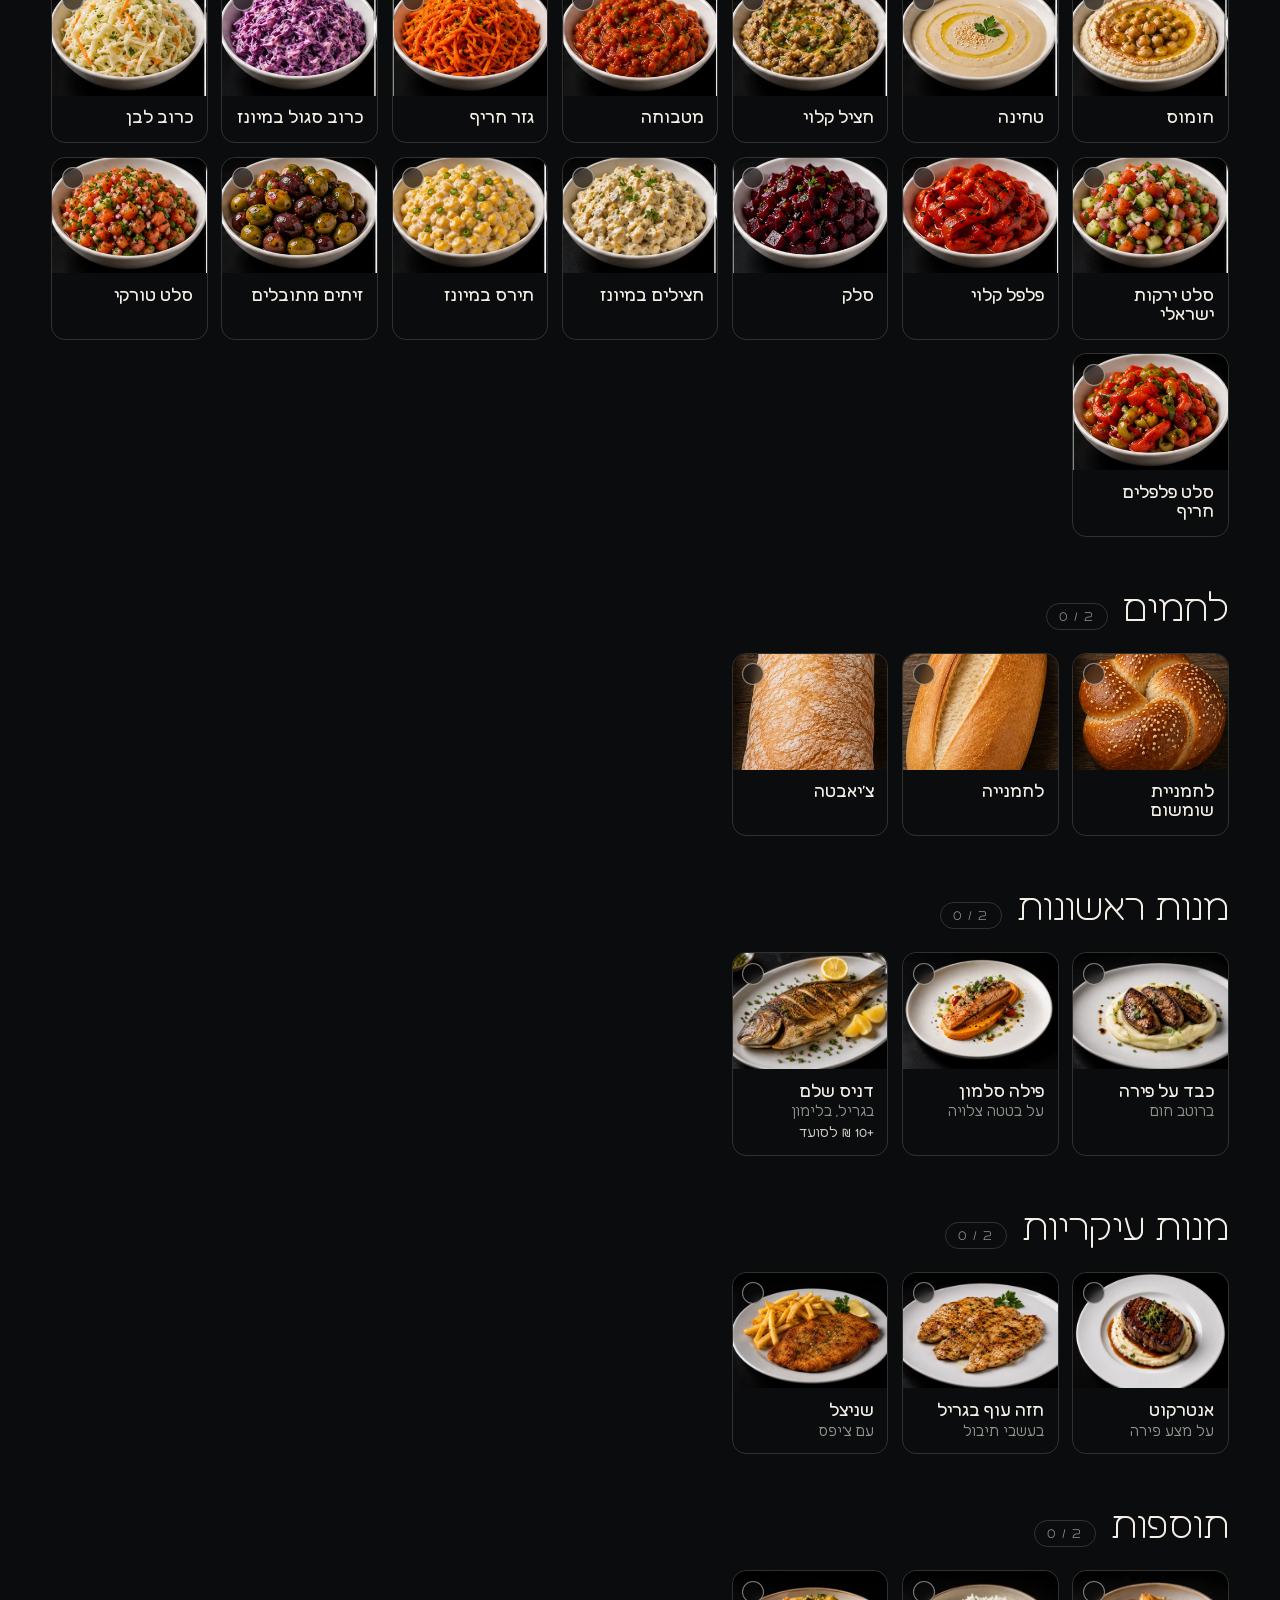
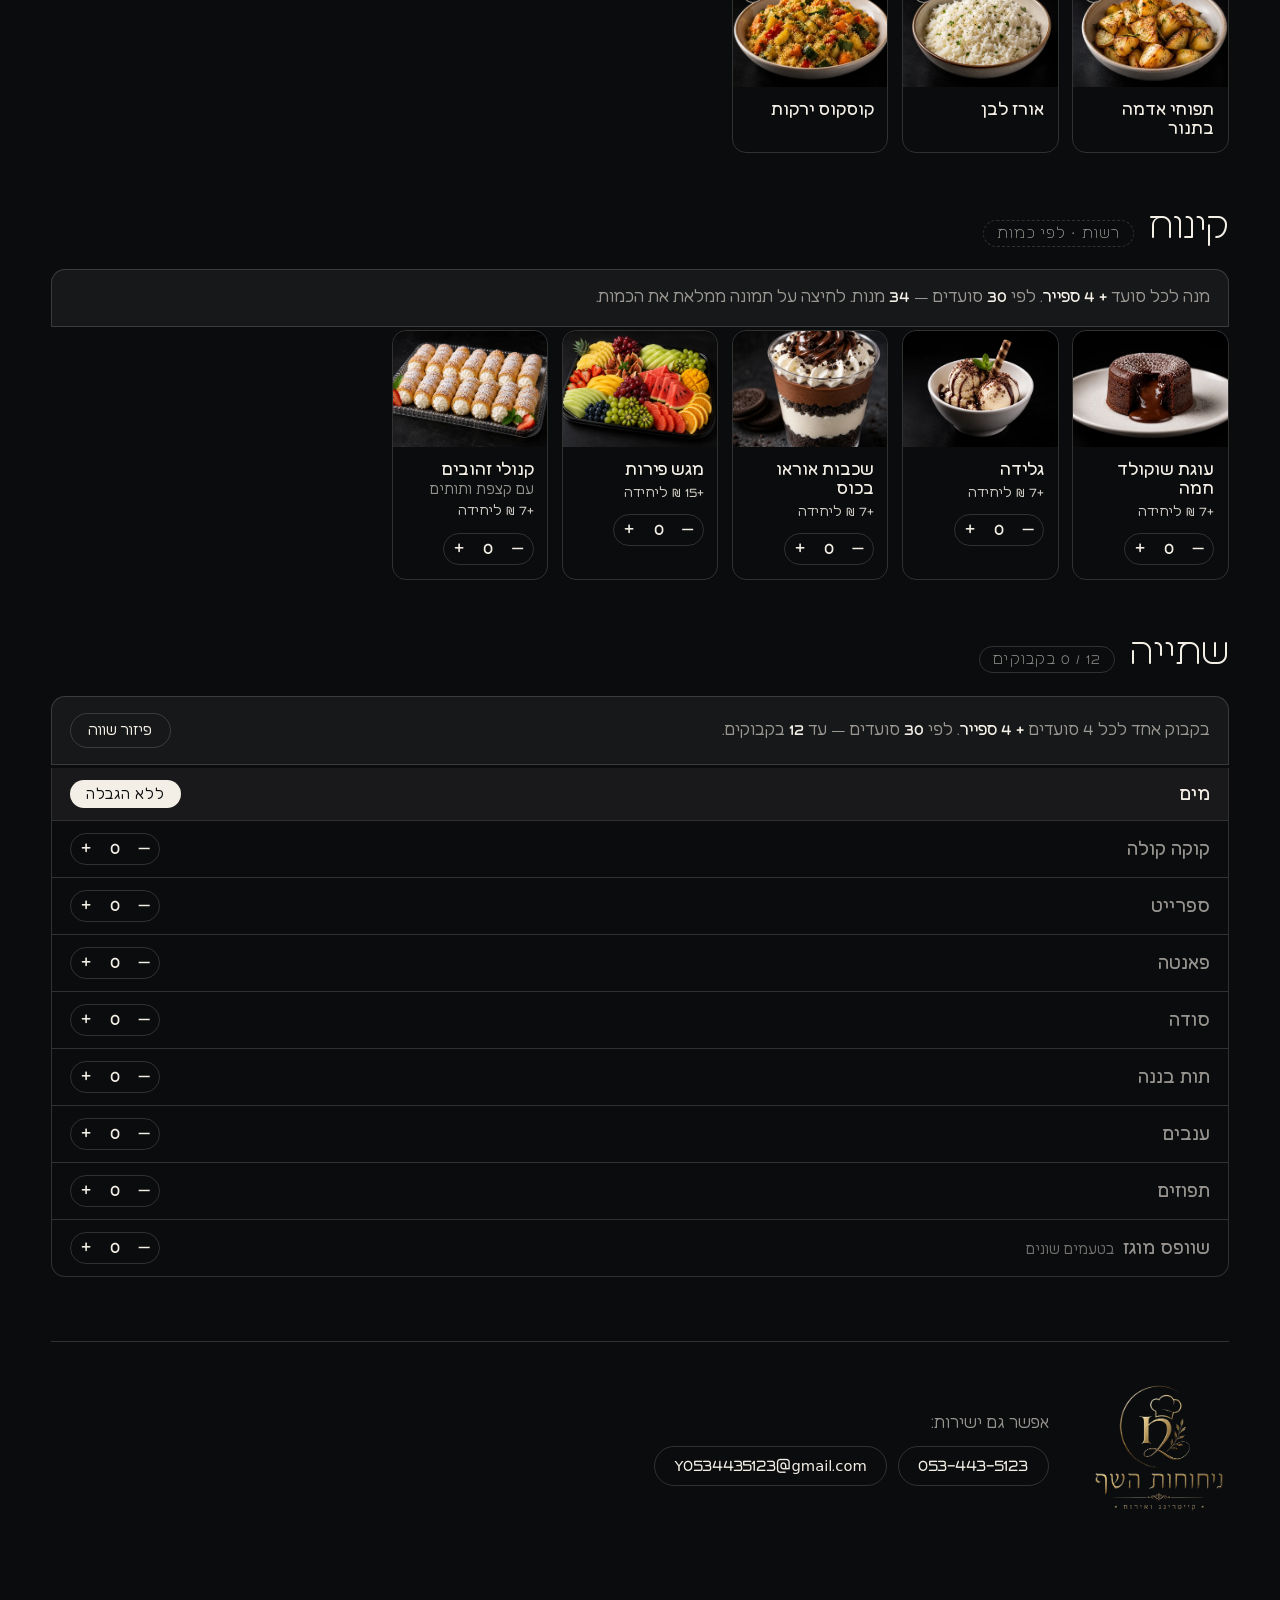
==== commit a9475972: "פרטי אירוע, ניווט, סל הזמנה ופאנל ניהול טופס ההזמנה: • פרטי אירוע — שם, סוג, תאריך, שעה ומיקום, כולם" ====
--- a/site/lovable-preview.html
+++ b/site/lovable-preview.html
@@ -4,7 +4,7 @@
 <meta charset="utf-8">
 <meta name="viewport" content="width=device-width, initial-scale=1, viewport-fit=cover">
 <title>ניחוחות השף · קייטרינג ואירוח</title>
-<link rel="stylesheet" href="style.css?v=34">
+<link rel="stylesheet" href="style.css?v=47">
 <link rel="preload" as="image" href="video/poster.webp">
 </head>
 <body>
@@ -14,7 +14,7 @@
 <section class="order wrap" id="order"></section>
 
 <script src="hero-video.js?v=1"></script>
-<script src="menu.js?v=34"></script>
-<script src="order.js?v=34"></script>
+<script src="menu.js?v=47"></script>
+<script src="order.js?v=47"></script>
 </body>
 </html>
--- a/site/style.css
+++ b/site/style.css
@@ -11,6 +11,10 @@
   --cream:#f4efe6;
   --dim:rgba(244,239,230,.6);
   --line:rgba(244,239,230,.16);
+  /* זהב הלוגו */
+  --gold-lt:#f0d795;
+  --gold:#c9a227;
+  --gold-dp:#9c7a1c;
   --stage-h:300vh;
 }
 
@@ -372,28 +376,41 @@
 
 /* --- משפט המותג על הסרטון --- */
 .tagline{
-  position:absolute;z-index:4;inset-inline:0;
-  inset-block-start:50%;transform:translateY(-56%);
-  display:flex;flex-direction:column;gap:.22em;
+  position:absolute;z-index:4;
+  /* מרכוז פיזי — עובד זהה ב-RTL וב-LTR */
+  inset-block-start:50%;left:50%;transform:translate(-50%,-56%);
+  display:flex;flex-direction:column;gap:.1em;
   text-align:center;pointer-events:none;
-  font-weight:300;line-height:1.12;letter-spacing:-.015em;
+  font-weight:300;line-height:1.14;letter-spacing:-.015em;
   font-size:clamp(2.1rem,6vw,4.6rem);
-  text-shadow:0 2px 18px rgba(0,0,0,.85),0 4px 60px rgba(0,0,0,.6);
-}
-/* צעיף רך מאחורי הטקסט — הפריימים בהירים והקרם נבלע בהם */
-.tagline::before{
-  content:"";position:absolute;z-index:-1;inset:-45% -12%;
-  background:radial-gradient(52% 46% at 50% 50%,rgba(11,12,14,.72) 0%,rgba(11,12,14,.45) 45%,transparent 72%);
-  opacity:0;transition:opacity 1.4s ease;
-}
-.tagline.on::before{opacity:1}
+
+  /* לוח זכוכית אחד מאחורי שתי השורות יחד */
+  width:fit-content;max-width:92vw;
+  padding:.42em .8em .5em;
+  border-radius:30px;
+  background:rgba(14,13,12,.28);
+  -webkit-backdrop-filter:blur(24px) saturate(1.25);
+  backdrop-filter:blur(24px) saturate(1.25);
+  border:1px solid rgba(244,239,230,.14);
+  box-shadow:0 10px 44px rgba(0,0,0,.42);
+
+  opacity:0;transition:opacity 1.2s ease;
+}
+.tagline.on{opacity:1}
+
+@supports not (backdrop-filter:blur(1px)){
+  .tagline{background:rgba(14,13,12,.74)}
+}
+/* השורות עצמן נקיות — הזכוכית מאחוריהן, על ההורה */
 .tagline span{
-  opacity:0;transform:translateY(20px);
-  transition:opacity 1.5s cubic-bezier(.22,1,.36,1),transform 1.7s cubic-bezier(.22,1,.36,1);
-}
-.tagline span:last-child{transition-delay:.4s}
+  color:var(--gold-lt);
+  text-shadow:0 2px 12px rgba(0,0,0,.5);
+  opacity:0;transform:translateY(18px);
+  transition:opacity 1.4s cubic-bezier(.22,1,.36,1),transform 1.6s cubic-bezier(.22,1,.36,1);
+}
+.tagline span:last-child{transition-delay:.35s}
 .tagline.on span{opacity:1;transform:translateY(0)}
-.tagline.on span:last-child{opacity:.8}
+.tagline.on span:last-child{opacity:.9}
 
 @media (prefers-reduced-motion:reduce){
   .tagline span{transition-duration:.01ms;transform:none}
@@ -550,12 +567,27 @@
 /* --- לוגו על הסרטון --- */
 .brand-logo{
   position:absolute;z-index:5;
-  inset-block-start:clamp(1.4rem,4vh,2.6rem);
+  inset-block-start:clamp(1.2rem,3.4vh,2.2rem);
   /* מרכוז פיזי — עובד זהה ב-RTL וב-LTR */
   left:50%;transform:translateX(-50%);
-  height:clamp(74px,11vh,110px);width:auto;
-  filter:drop-shadow(0 2px 14px rgba(0,0,0,.75));
+  height:clamp(96px,14.5vh,148px);width:auto;
+  /* הילה כהה צמודה לצורת הזהב + חיזוק קל של הזהב עצמו,
+     כי הפריימים בהירים והלוגו נבלע בהם */
+  filter:drop-shadow(0 2px 8px rgba(0,0,0,.95))
+         drop-shadow(0 0 24px rgba(0,0,0,.8))
+         drop-shadow(0 0 48px rgba(0,0,0,.5))
+         brightness(1.1) saturate(1.18) contrast(1.06);
   pointer-events:none;
+}
+
+/* הילה כהה מאחורי אזור הלוגו — מפרידה אותו מהפריים בלי מסגרת */
+.logo-glow{
+  position:absolute;z-index:4;inset-block-start:0;left:50%;
+  transform:translateX(-50%);
+  width:min(760px,90vw);height:clamp(190px,30vh,290px);
+  pointer-events:none;
+  background:radial-gradient(58% 62% at 50% 26%,
+    rgba(8,8,9,.62) 0%,rgba(8,8,9,.34) 46%,transparent 74%);
 }
 
 /* --- יצירת קשר --- */
@@ -576,3 +608,140 @@
 }
 .contact-a:hover{background:var(--cream);color:var(--ink);border-color:var(--cream)}
 .contact-a:focus-visible{outline:2px solid var(--cream);outline-offset:2px}
+
+/* --- שדות טקסט בפרטי האירוע --- */
+.txt{
+  background:transparent;border:0;border-block-end:1px solid var(--line);
+  color:var(--cream);font-family:inherit;font-size:1.05rem;
+  padding-block-end:.45rem;width:100%;
+}
+.txt:focus{outline:0;border-block-end-color:var(--cream)}
+.txt::placeholder{color:rgba(244,239,230,.32)}
+select.txt{cursor:pointer}
+select.txt option{background:var(--ink);color:var(--cream)}
+input[type="date"].txt,input[type="time"].txt{
+  direction:ltr;text-align:start;font-variant-numeric:tabular-nums;
+  color-scheme:dark;
+}
+
+/* ============================================================
+   תפריט ניווט דביק
+   ============================================================ */
+.navbar{
+  position:sticky;top:0;z-index:30;
+  display:flex;align-items:center;gap:1rem;
+  padding:.6rem clamp(.8rem,4vw,2rem);
+  background:rgba(11,12,14,.9);backdrop-filter:blur(16px);
+  border-block-end:1px solid var(--line);
+}
+.nav-logo{height:38px;width:auto;flex:none}
+
+.nav-links{
+  display:flex;gap:.4rem;overflow-x:auto;scrollbar-width:none;
+  -webkit-overflow-scrolling:touch;
+  /* דהייה בקצה כדי שיהיה ברור שיש עוד */
+  mask-image:linear-gradient(to left,transparent 0,#000 22px,#000 calc(100% - 22px),transparent 100%);
+}
+.nav-links::-webkit-scrollbar{display:none}
+
+.nav-links button{
+  flex:none;white-space:nowrap;
+  background:transparent;border:1px solid transparent;border-radius:100px;
+  color:var(--dim);font-family:inherit;font-size:.84rem;
+  padding:.5rem 1rem;cursor:pointer;
+  transition:color .25s,background .25s,border-color .25s;
+}
+.nav-links button:hover{color:var(--cream);background:rgba(244,239,230,.07)}
+.nav-links button.on{
+  color:var(--ink);background:var(--gold-lt);border-color:var(--gold-lt);font-weight:500;
+}
+.nav-links button:focus-visible{outline:2px solid var(--cream);outline-offset:2px}
+
+@media (max-width:640px){
+  .nav-logo{height:30px}
+  .navbar{gap:.6rem;padding-inline:.7rem}
+  .nav-links button{font-size:.8rem;padding:.45rem .85rem}
+}
+
+/* כניסה לניהול — בסרגל העליון, מופרדת מהניווט של הלקוח */
+.nav-admin{
+  flex:none;white-space:nowrap;text-decoration:none;
+  border:1px solid var(--line);border-radius:100px;
+  color:var(--dim);font-size:.8rem;padding:.5rem 1rem;
+  transition:all .25s;
+}
+.nav-admin:hover{background:var(--gold-lt);border-color:var(--gold-lt);color:var(--ink)}
+.nav-admin:focus-visible{outline:2px solid var(--cream);outline-offset:2px}
+@media (max-width:640px){.nav-admin{font-size:.75rem;padding:.45rem .8rem}}
+
+/* ============================================================
+   סל ההזמנה — נפתח מסרגל הסיכום
+   ============================================================ */
+.sum-row{display:flex;align-items:center;justify-content:space-between;gap:1rem}
+.sum-l{
+  display:flex;flex-direction:column;align-items:flex-start;gap:.1rem;
+  background:transparent;border:0;color:var(--cream);font-family:inherit;
+  cursor:pointer;text-align:start;position:relative;padding-inline-end:1.6rem;
+}
+.sum-chev{
+  position:absolute;inset-inline-end:0;inset-block-start:50%;
+  width:8px;height:8px;margin-block-start:-6px;
+  border-inline-end:1.5px solid var(--dim);border-block-end:1.5px solid var(--dim);
+  transform:rotate(45deg);transition:transform .3s;
+}
+.sum-l.open .sum-chev{transform:rotate(-135deg);margin-block-start:-2px}
+
+.sum-sheet{
+  max-height:min(58vh,540px);overflow-y:auto;
+  margin-block-end:1rem;padding-block-end:1rem;
+  border-block-end:1px solid var(--line);
+}
+.sheet-in{display:flex;flex-direction:column;gap:1.1rem}
+
+.sheet-facts{display:flex;flex-wrap:wrap;gap:.5rem}
+.sheet-facts span{
+  border:1px solid var(--line);border-radius:100px;padding:.35rem .9rem;font-size:.82rem;
+}
+.sheet-facts i{font-style:normal;color:var(--dim);margin-inline-end:.4rem}
+
+.sheet-pkg{display:flex;flex-direction:column;gap:.2rem}
+.sheet-pkg b{font-size:1.05rem;font-weight:500;color:var(--gold-lt)}
+.sheet-pkg span{font-size:.82rem;color:var(--dim)}
+
+.sheet-rows{list-style:none;display:flex;flex-direction:column}
+.sheet-rows li{
+  display:grid;grid-template-columns:minmax(120px,.7fr) 1fr;gap:.8rem;
+  padding-block:.55rem;border-block-start:1px solid var(--line);
+}
+.sheet-rows li:first-child{border-block-start:0}
+.sheet-rows li.empty .sr-v{color:rgba(244,239,230,.35)}
+.sr-k{font-size:.8rem;color:var(--dim);display:flex;align-items:baseline;gap:.4rem}
+.sr-k em{
+  font-style:normal;font-size:.72rem;color:rgba(244,239,230,.45);
+  font-variant-numeric:tabular-nums;
+}
+.sheet-rows li.full .sr-k em{color:var(--gold-lt)}
+.sr-v{font-size:.88rem;line-height:1.5}
+
+.sheet-price{display:flex;flex-direction:column;gap:.35rem;padding-block-start:.9rem;border-block-start:1px solid var(--line)}
+.sheet-price>div{display:flex;justify-content:space-between;gap:1rem;font-size:.86rem}
+.sheet-price dt{color:var(--dim)}
+.sheet-price dd{font-variant-numeric:tabular-nums;direction:ltr;unicode-bidi:isolate}
+.sheet-price .tot{
+  margin-block-start:.35rem;padding-block-start:.55rem;border-block-start:1px solid var(--line);
+  font-size:1rem;
+}
+.sheet-price .tot dt{color:var(--cream);font-weight:500}
+.sheet-price .tot dd{font-weight:500}
+
+@media (max-width:560px){
+  .sheet-rows li{grid-template-columns:1fr;gap:.15rem}
+}
+/* קטגוריה חובה שעדיין ריקה — מסומנת, בניגוד לקטגוריית רשות */
+.sheet-rows li.missing .sr-v{color:#e0a765}
+
+/* עריכת שולחן שמשדרגת חבילה */
+.item-up{border-color:rgba(240,215,149,.4)}
+.item-up:hover{border-color:var(--gold-lt)}
+.item-up.on{border-color:var(--gold-lt);background:rgba(240,215,149,.09)}
+.up-note{color:var(--gold-lt);opacity:1}
